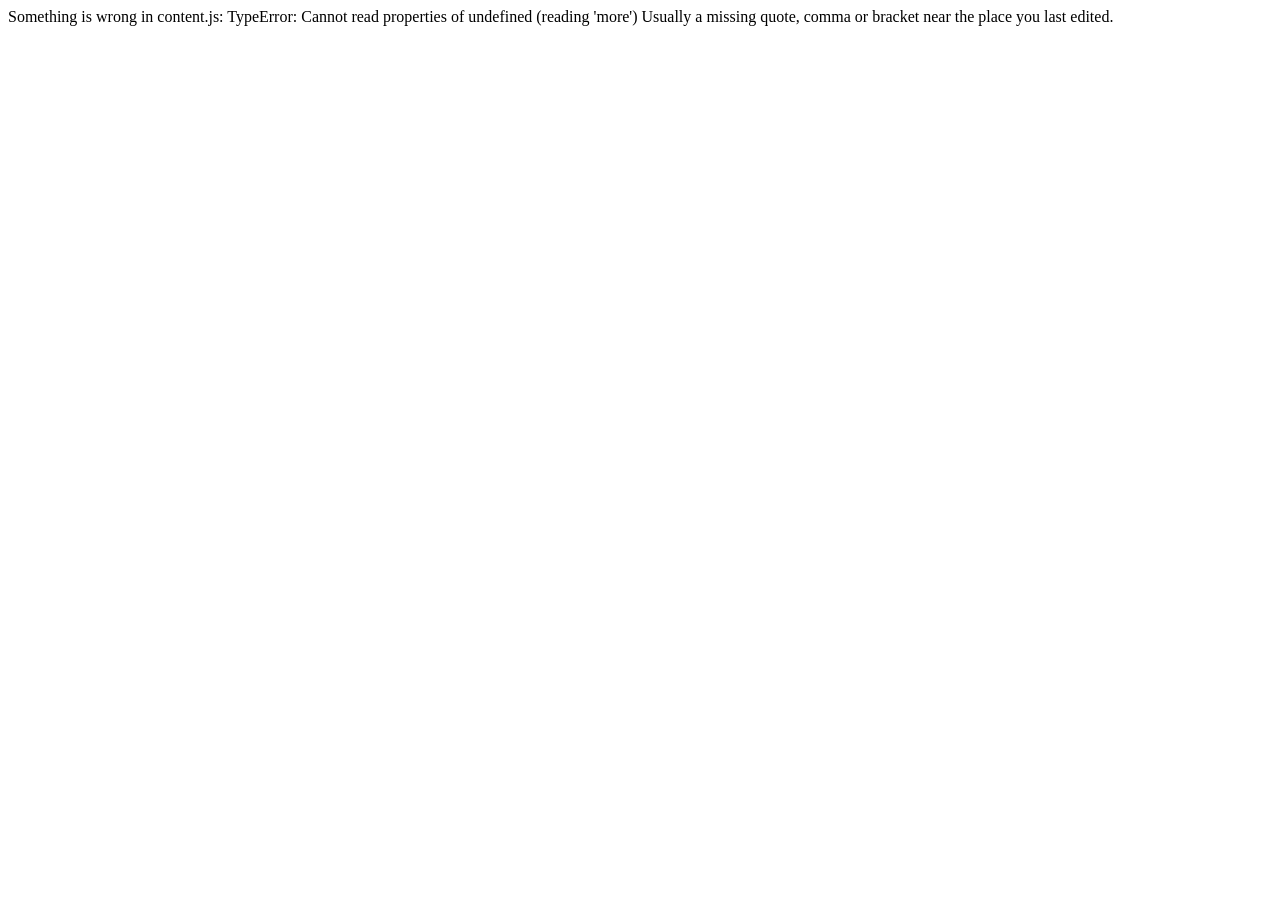
==== more.html @ e85e312a "Add files via upload" ====
<!doctype html><html lang="en"><head><meta charset="utf-8"><meta name="viewport" content="width=device-width,initial-scale=1">
<title>Sebastian Fernandez - Mechanical Engineering Portfolio</title>
<meta name="description" content="Sebastian Fernandez Del Castillo - mechanical engineering portfolio">
<link rel="preconnect" href="https://fonts.googleapis.com"><link rel="preconnect" href="https://fonts.gstatic.com" crossorigin>
<link href="https://fonts.googleapis.com/css2?family=IBM+Plex+Mono:wght@400;500&family=IBM+Plex+Sans:wght@400;500;600&display=swap" rel="stylesheet">
<link rel="stylesheet" href="assets/style.css"></head><body><div id="app"></div>
<script>
function showErr(m){document.getElementById('app').innerHTML='<div class="errbox">Something is wrong in content.js:\n\n'+m+'\n\nUsually a missing quote, comma or bracket near the place you last edited.</div>';}
window.onerror=function(m,s,l){showErr(m+(l?' (line '+l+')':''));};
</script>
<script src="content.js"></script><script src="assets/app.js"></script>
<script>
try{
  var R=window.SiteRender;
  document.getElementById('app').innerHTML=R.more();
}catch(e){showErr(String(e))}
</script></body></html>
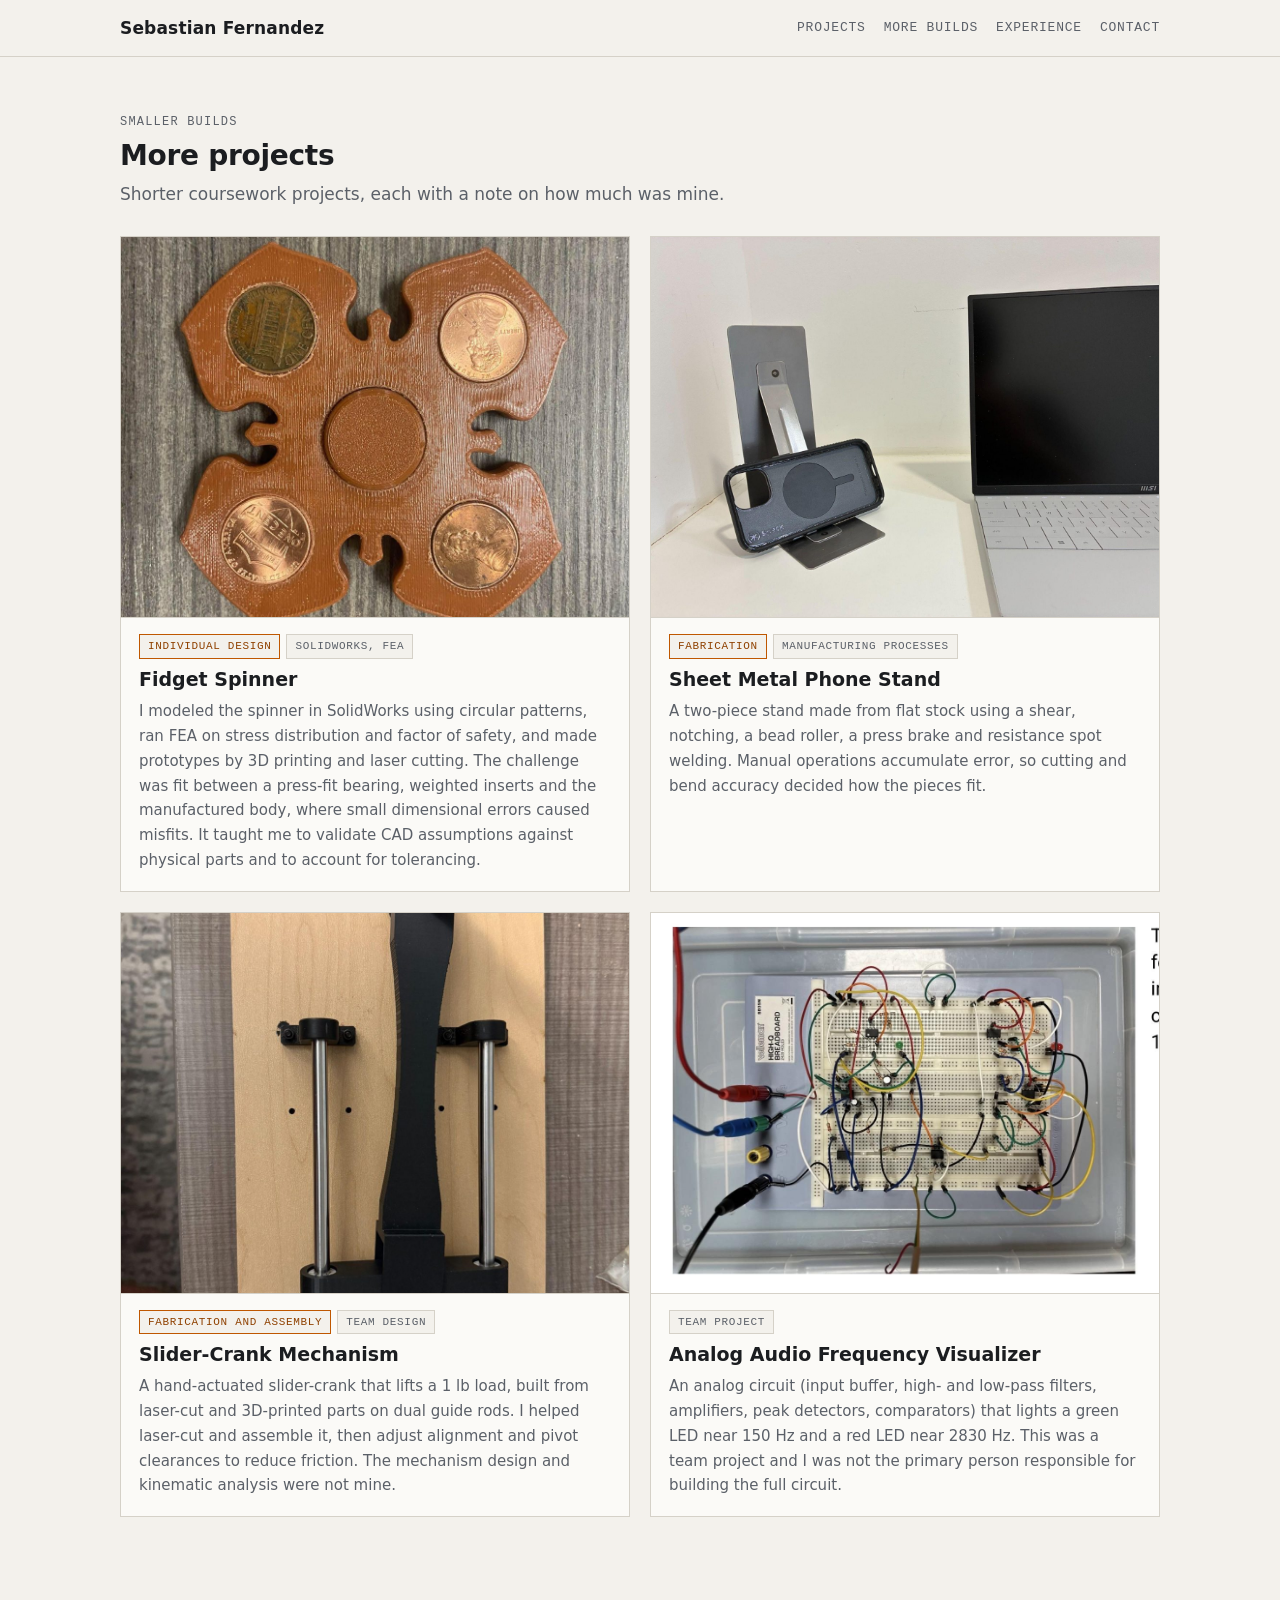
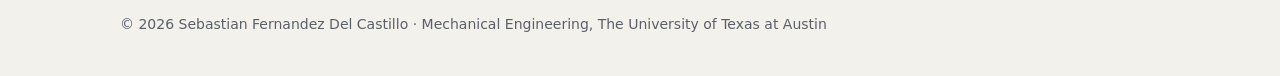
==== commit 96564baa: "Add files via upload" ====
--- a/more.html
+++ b/more.html
@@ -3,12 +3,12 @@
 <meta name="description" content="Sebastian Fernandez Del Castillo - mechanical engineering portfolio">
 <link rel="preconnect" href="https://fonts.googleapis.com"><link rel="preconnect" href="https://fonts.gstatic.com" crossorigin>
 <link href="https://fonts.googleapis.com/css2?family=IBM+Plex+Mono:wght@400;500&family=IBM+Plex+Sans:wght@400;500;600&display=swap" rel="stylesheet">
-<link rel="stylesheet" href="assets/style.css"></head><body><div id="app"></div>
+<link rel="stylesheet" href="style.css"></head><body><div id="app"></div>
 <script>
 function showErr(m){document.getElementById('app').innerHTML='<div class="errbox">Something is wrong in content.js:\n\n'+m+'\n\nUsually a missing quote, comma or bracket near the place you last edited.</div>';}
 window.onerror=function(m,s,l){showErr(m+(l?' (line '+l+')':''));};
 </script>
-<script src="content.js"></script><script src="assets/app.js"></script>
+<script src="content.js"></script><script src="app.js"></script>
 <script>
 try{
   var R=window.SiteRender;
--- a/style.css
+++ b/style.css
@@ -0,0 +1,80 @@
+:root{--bg:#f3f1ec;--panel:#fbfaf7;--ink:#1b1d20;--mute:#5b6068;--rule:#d5d1c8;--accent:#bf5700;--accent-ink:#8f4100;--steel:#2d3238;--ok:#2f6b4f;--wip:#8a6a00}
+@media (prefers-color-scheme:dark){:root{--bg:#16181b;--panel:#1d2024;--ink:#ece9e2;--mute:#9aa0a8;--rule:#32363c;--accent:#e8832a;--accent-ink:#f0a15c;--steel:#0f1113;--ok:#7fc4a0;--wip:#e0bf5a}}
+*{box-sizing:border-box}html{scroll-behavior:smooth}
+body{margin:0;background:var(--bg);color:var(--ink);font:17px/1.65 "IBM Plex Sans",system-ui,-apple-system,Segoe UI,sans-serif;-webkit-font-smoothing:antialiased}
+a{color:var(--accent-ink);text-underline-offset:3px}a:hover{color:var(--accent)}
+img{max-width:100%;display:block}
+.mono,.tag,.kicker,nav a,.spec dt,figcaption,.eyebrow{font-family:"IBM Plex Mono",ui-monospace,Menlo,monospace}
+.wrap{max-width:1080px;margin:0 auto;padding:0 20px}
+header.top{border-bottom:1px solid var(--rule);background:var(--bg);position:sticky;top:0;z-index:5}
+header.top .wrap{display:flex;justify-content:space-between;align-items:center;height:56px;gap:16px}
+.brand{font-weight:600;color:var(--ink);text-decoration:none;letter-spacing:.01em}
+nav{display:flex;gap:18px;flex-wrap:wrap}nav a{font-size:13px;color:var(--mute);text-decoration:none;text-transform:uppercase;letter-spacing:.06em}nav a:hover{color:var(--accent)}
+.hero{position:relative;border-bottom:1px solid var(--rule);background-image:linear-gradient(var(--rule) 1px,transparent 1px),linear-gradient(90deg,var(--rule) 1px,transparent 1px);background-size:40px 40px;background-position:-1px -1px}
+.hero:before{content:"";position:absolute;inset:0;background:linear-gradient(90deg,var(--bg) 45%,transparent 100%);opacity:.92}
+.hero .wrap{position:relative;display:grid;grid-template-columns:1.1fr .9fr;gap:40px;align-items:center;padding-top:64px;padding-bottom:64px}
+.eyebrow{font-size:13px;color:var(--accent-ink);text-transform:uppercase;letter-spacing:.1em;margin:0 0 14px}
+h1{font-size:clamp(34px,5vw,54px);line-height:1.08;margin:0 0 18px;letter-spacing:-.02em;font-weight:600}
+.lede{font-size:19px;color:var(--ink);max-width:34em;margin:0 0 24px}
+.hero figure{margin:0;border:1px solid var(--rule);background:var(--panel);padding:8px}
+.hero figure img{width:100%;aspect-ratio:4/3;object-fit:cover}
+figcaption{font-size:12px;color:var(--mute);padding:8px 2px 0;line-height:1.5}
+.btns{display:flex;gap:12px;flex-wrap:wrap}
+.btn{display:inline-block;padding:10px 18px;border:1px solid var(--ink);color:var(--ink);text-decoration:none;font-size:14px;font-family:"IBM Plex Mono",monospace}
+.btn.primary{background:var(--ink);color:var(--bg)}.btn:hover{border-color:var(--accent);color:var(--accent)}.btn.primary:hover{background:var(--accent);color:#fff}
+section{padding:56px 0;border-bottom:1px solid var(--rule)}
+h2{font-size:28px;line-height:1.2;margin:0 0 8px;letter-spacing:-.01em;font-weight:600}
+.kicker{font-size:12px;color:var(--mute);text-transform:uppercase;letter-spacing:.1em;margin:0 0 6px}
+.sub{color:var(--mute);margin:0 0 28px;max-width:40em}
+.grid{display:grid;grid-template-columns:repeat(3,1fr);gap:20px}
+.card{background:var(--panel);border:1px solid var(--rule);display:flex;flex-direction:column;text-decoration:none;color:var(--ink);transition:border-color .15s,transform .15s}
+.card:hover{border-color:var(--accent);transform:translateY(-2px);color:var(--ink)}
+.card img{aspect-ratio:4/3;object-fit:cover;width:100%;border-bottom:1px solid var(--rule);background:#e4e1da}
+.card .body{padding:16px 18px 18px;display:flex;flex-direction:column;gap:8px;flex:1}
+.card h3{margin:0;font-size:19px;line-height:1.3}.card p{margin:0;font-size:15px;color:var(--mute)}
+.tag{display:inline-block;font-size:11px;text-transform:uppercase;letter-spacing:.06em;padding:2px 8px;border:1px solid var(--rule);color:var(--mute);background:var(--bg)}
+.tag.own{border-color:var(--accent);color:var(--accent-ink)}.tag.ok{border-color:var(--ok);color:var(--ok)}.tag.wip{border-color:var(--wip);color:var(--wip)}
+.tags{display:flex;gap:6px;flex-wrap:wrap}
+.cols{display:grid;grid-template-columns:1fr 1fr;gap:40px}
+.skills dt{font-family:"IBM Plex Mono",monospace;font-size:12px;text-transform:uppercase;letter-spacing:.08em;color:var(--mute);margin-top:14px}.skills dd{margin:2px 0 0}
+.tl{list-style:none;margin:0;padding:0}.tl li{padding:12px 0;border-top:1px solid var(--rule);display:grid;grid-template-columns:130px 1fr;gap:12px}.tl li:last-child{border-bottom:1px solid var(--rule)}
+.tl .when{font-family:"IBM Plex Mono",monospace;font-size:12px;color:var(--mute);padding-top:3px}
+.tl a{font-weight:600}
+footer{padding:40px 0;color:var(--mute);font-size:14px}
+/* case study */
+.crumb{font-family:"IBM Plex Mono",monospace;font-size:13px;padding:20px 0 0}
+.cs-head{padding:28px 0 36px;border-bottom:1px solid var(--rule)}
+.cs-head h1{font-size:clamp(30px,4.4vw,46px)}
+.spec{display:grid;grid-template-columns:repeat(4,1fr);gap:0;border:1px solid var(--rule);background:var(--panel);margin-top:26px}
+.spec div{padding:12px 16px;border-right:1px solid var(--rule)}.spec div:last-child{border-right:0}
+.spec dt{font-size:11px;text-transform:uppercase;letter-spacing:.08em;color:var(--mute)}.spec dd{margin:4px 0 0;font-size:15px;line-height:1.4}
+.article{display:grid;grid-template-columns:200px 1fr;gap:48px;padding:40px 0}
+.toc{position:sticky;top:76px;align-self:start;font-family:"IBM Plex Mono",monospace;font-size:12px;text-transform:uppercase;letter-spacing:.06em}
+.toc a{display:block;color:var(--mute);text-decoration:none;padding:5px 0 5px 12px;border-left:2px solid var(--rule)}.toc a:hover{color:var(--accent);border-color:var(--accent)}
+.prose{max-width:740px;min-width:0}
+.prose section{padding:0 0 36px;border:0}
+.prose h2{font-size:23px;margin-bottom:10px;padding-top:6px}
+.prose h3{font-size:18px;margin:26px 0 6px}
+.prose p{margin:0 0 14px}.prose ul{padding-left:20px;margin:0 0 14px}.prose li{margin-bottom:6px}
+.role{display:grid;grid-template-columns:1fr 1fr;gap:0;border:1px solid var(--rule);background:var(--panel);margin:8px 0 14px}
+.role>div{padding:14px 18px}.role>div+div{border-left:1px solid var(--rule)}
+.role h4{margin:0 0 6px;font-family:"IBM Plex Mono",monospace;font-size:12px;text-transform:uppercase;letter-spacing:.08em;color:var(--accent-ink)}
+.role ul{margin:0;padding-left:18px;font-size:15px}.role li{margin-bottom:4px}
+.fig{margin:18px 0}.fig figure{margin:0;border:1px solid var(--rule);background:var(--panel);padding:8px}
+.fig .row{display:grid;gap:8px}.fig .r2{grid-template-columns:1fr 1fr}.fig .r3{grid-template-columns:repeat(3,1fr)}
+.fig img{width:100%;height:100%;object-fit:cover;max-height:520px}.fig img.contain{object-fit:contain;background:#fff}
+.fig figure.one img{max-height:560px;object-fit:contain;background:#fff;margin:0 auto}
+.callout{border-left:3px solid var(--accent);background:var(--panel);padding:12px 16px;margin:16px 0;font-size:15px}
+.callout.wip{border-color:var(--wip)}
+.flow{display:flex;flex-wrap:wrap;align-items:stretch;gap:0;margin:18px 0;border:1px solid var(--rule);background:var(--panel)}
+.flow div{flex:1 1 140px;padding:14px;border-right:1px solid var(--rule);font-size:14px;line-height:1.4;position:relative}
+.flow div:last-child{border-right:0}.flow b{display:block;font-family:"IBM Plex Mono",monospace;font-size:11px;text-transform:uppercase;letter-spacing:.08em;color:var(--accent-ink);margin-bottom:4px}
+.flow div:not(:last-child):after{content:"→";position:absolute;right:-9px;top:50%;transform:translateY(-50%);background:var(--panel);color:var(--accent);z-index:1;font-size:16px;line-height:1}
+.pager{display:flex;justify-content:space-between;gap:16px;padding:28px 0;border-top:1px solid var(--rule);font-family:"IBM Plex Mono",monospace;font-size:14px}
+table{border-collapse:collapse;width:100%;font-size:15px;margin:10px 0 18px}th,td{border:1px solid var(--rule);padding:8px 12px;text-align:left;vertical-align:top}th{background:var(--panel);font-family:"IBM Plex Mono",monospace;font-size:12px;text-transform:uppercase;letter-spacing:.06em;color:var(--mute)}
+@media(max-width:860px){.hero .wrap,.cols{grid-template-columns:1fr}.hero:before{background:var(--bg);opacity:.8}.grid{grid-template-columns:1fr 1fr}.article{grid-template-columns:1fr;gap:0}.toc{display:none}.spec{grid-template-columns:1fr 1fr}.spec div{border-bottom:1px solid var(--rule)}.role{grid-template-columns:1fr}.role>div+div{border-left:0;border-top:1px solid var(--rule)}.tl li{grid-template-columns:1fr;gap:0}}
+@media(max-width:560px){.grid,.fig .r2,.fig .r3{grid-template-columns:1fr}nav{gap:12px}header.top .wrap{height:auto;padding:10px 20px;flex-direction:column;align-items:flex-start}body{font-size:16px}}
+.grid.two{grid-template-columns:repeat(2,1fr)}
+.ph{aspect-ratio:4/3;border-bottom:1px solid var(--rule);background:#2d3238;display:grid;place-items:center;color:#cfd3d8;font-family:"IBM Plex Mono",monospace;font-size:13px;text-align:center;padding:20px;line-height:1.8}
+.errbox{max-width:760px;margin:60px auto;padding:20px;border:2px solid #b00020;background:#fff5f5;color:#400;font-family:ui-monospace,monospace;font-size:14px;white-space:pre-wrap}
+@media(max-width:560px){.grid.two{grid-template-columns:1fr}}
